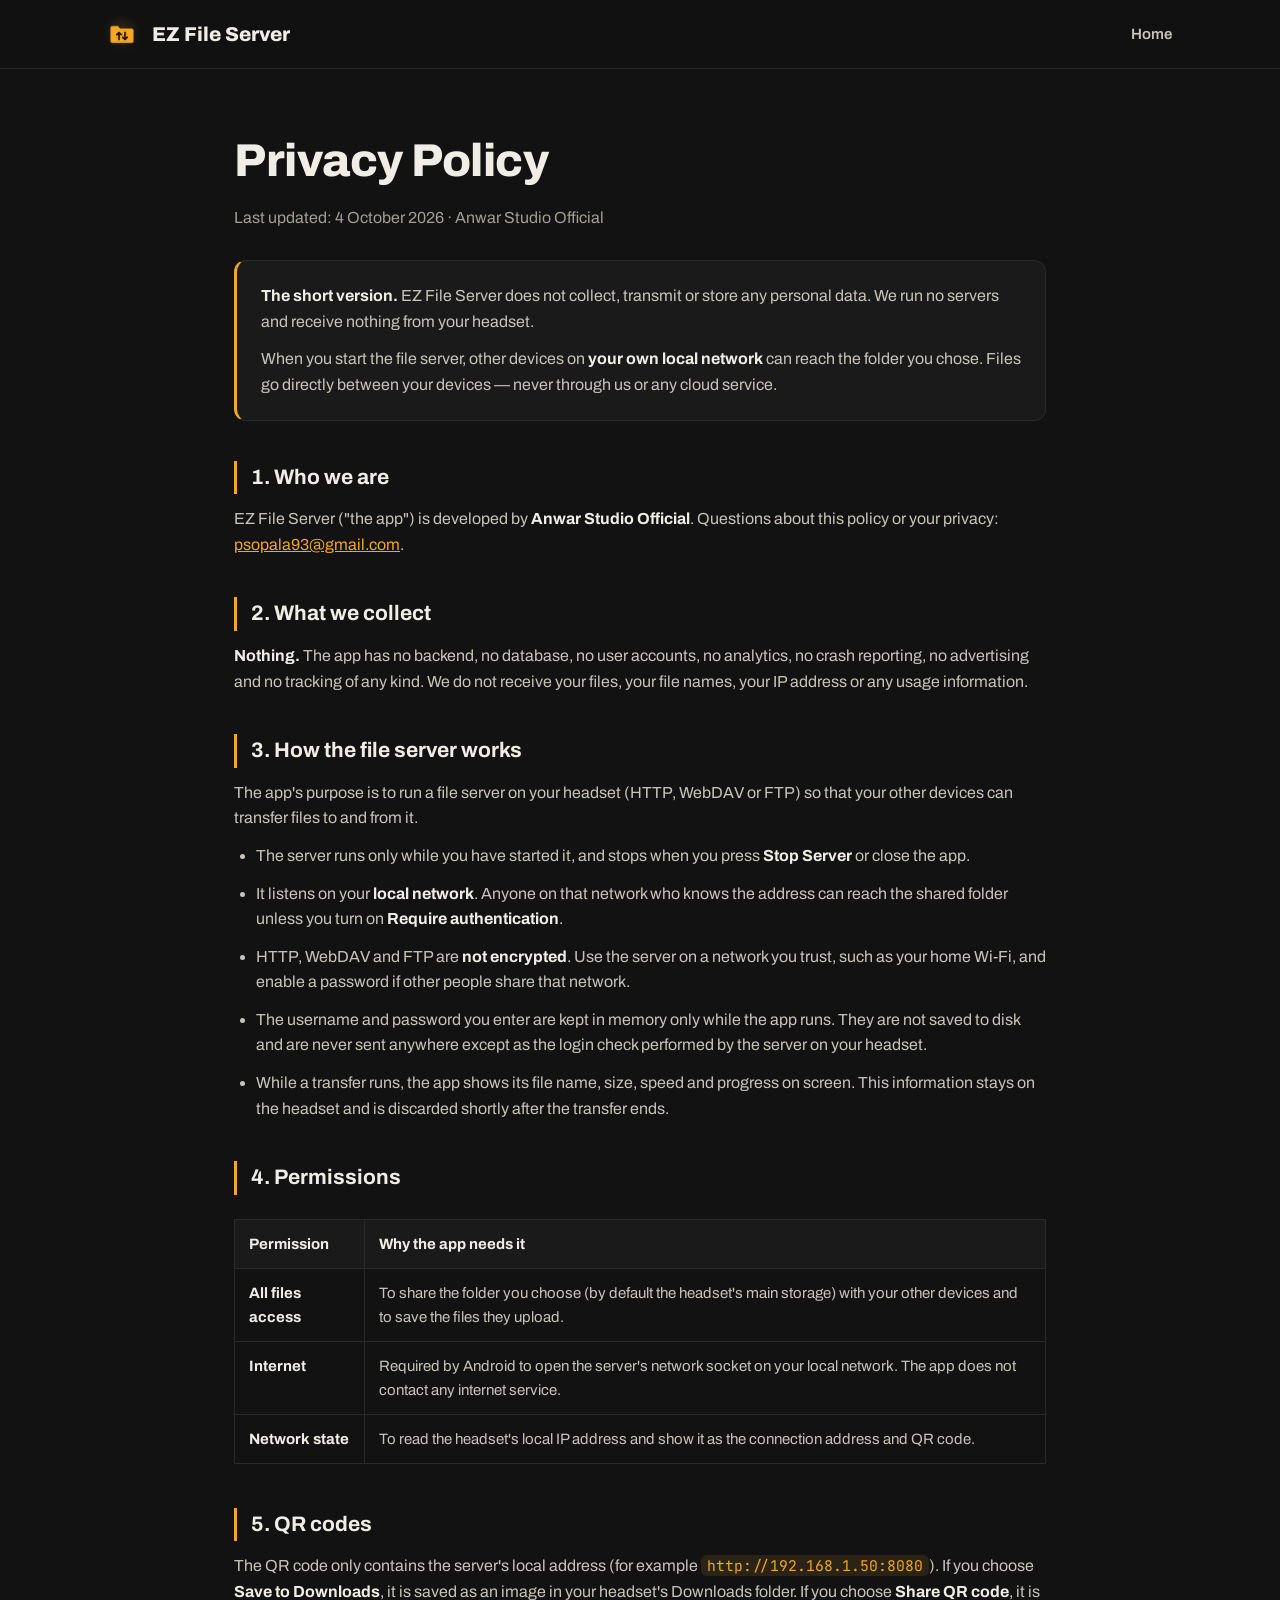
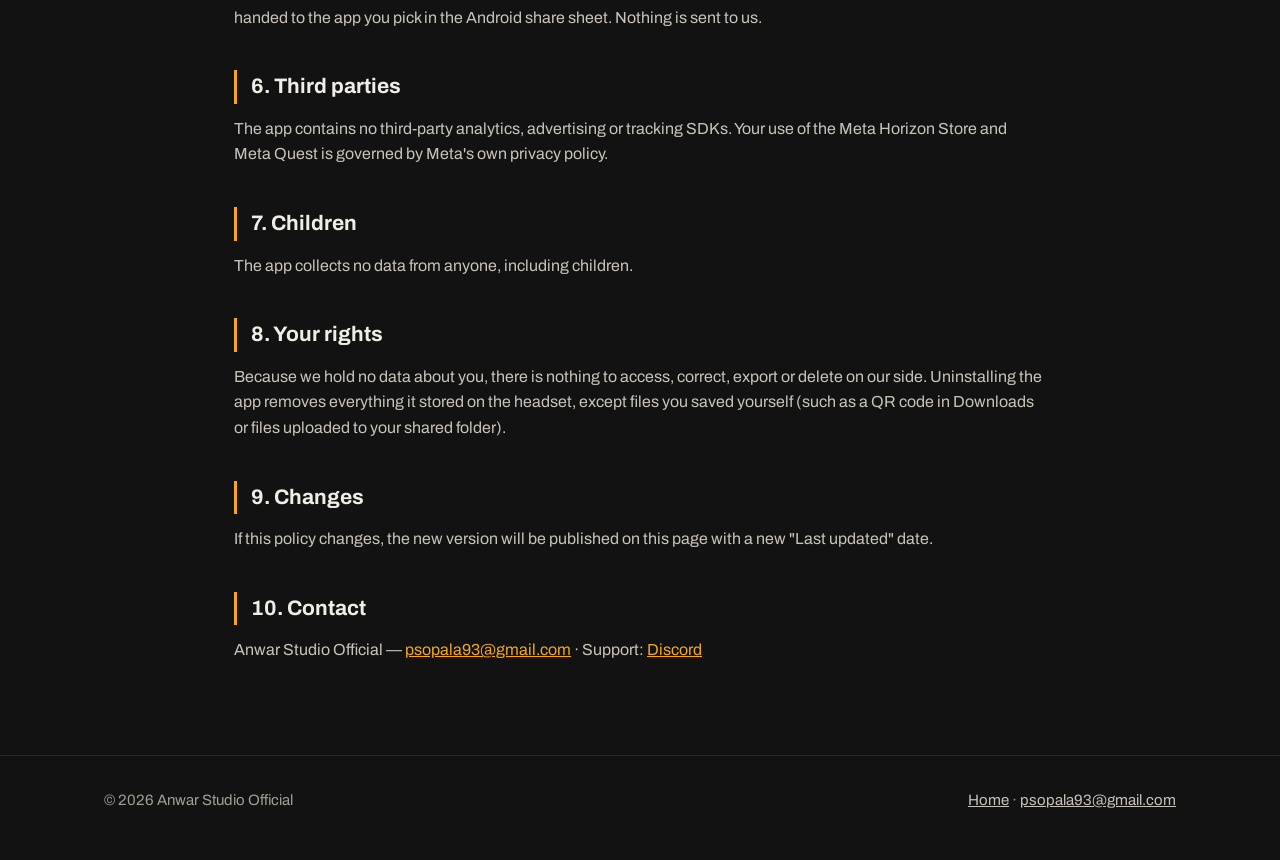
==== privacy.html @ 99c5c6f0 "EZ File Server website and privacy policy Co-Authored-By: Claude Opus 5.5 <noreply@anthropic.com>" ====
<!DOCTYPE html>
<html lang="en">
<head>
<meta charset="UTF-8">
<meta name="viewport" content="width=device-width, initial-scale=1.0">
<title>EZ File Server — Privacy Policy</title>
<meta name="description" content="Privacy policy of EZ File Server for Meta Quest. The app collects no personal data.">
<link rel="icon" href="assets/icon_app_180.png">
<link rel="stylesheet" href="style.css">
</head>
<body>

<nav class="nav" aria-label="Main">
  <div class="wrap">
    <a class="brand" href="index.html"><img src="assets/icon_app_180.png" alt="">EZ File Server</a>
    <a class="link" href="index.html">Home</a>
  </div>
</nav>

<main class="wrap legal">
  <h1>Privacy Policy</h1>
  <p class="updated">Last updated: 4 October 2026 · Anwar Studio Official</p>

  <div class="summary">
    <p><strong>The short version.</strong> EZ File Server does not collect, transmit or store any personal data. We run no servers and receive nothing from your headset.</p>
    <p>When you start the file server, other devices on <strong>your own local network</strong> can reach the folder you chose. Files go directly between your devices — never through us or any cloud service.</p>
  </div>

  <h2>1. Who we are</h2>
  <p>EZ File Server ("the app") is developed by <strong>Anwar Studio Official</strong>. Questions about this policy or your privacy: <a href="mailto:psopala93@gmail.com">psopala93@gmail.com</a>.</p>

  <h2>2. What we collect</h2>
  <p><strong>Nothing.</strong> The app has no backend, no database, no user accounts, no analytics, no crash reporting, no advertising and no tracking of any kind. We do not receive your files, your file names, your IP address or any usage information.</p>

  <h2>3. How the file server works</h2>
  <p>The app's purpose is to run a file server on your headset (HTTP, WebDAV or FTP) so that your other devices can transfer files to and from it.</p>
  <ul>
    <li>The server runs only while you have started it, and stops when you press <strong>Stop Server</strong> or close the app.</li>
    <li>It listens on your <strong>local network</strong>. Anyone on that network who knows the address can reach the shared folder unless you turn on <strong>Require authentication</strong>.</li>
    <li>HTTP, WebDAV and FTP are <strong>not encrypted</strong>. Use the server on a network you trust, such as your home Wi-Fi, and enable a password if other people share that network.</li>
    <li>The username and password you enter are kept in memory only while the app runs. They are not saved to disk and are never sent anywhere except as the login check performed by the server on your headset.</li>
    <li>While a transfer runs, the app shows its file name, size, speed and progress on screen. This information stays on the headset and is discarded shortly after the transfer ends.</li>
  </ul>

  <h2>4. Permissions</h2>
  <div class="table-scroll">
  <table>
    <tr><th>Permission</th><th>Why the app needs it</th></tr>
    <tr><td><strong>All files access</strong></td><td>To share the folder you choose (by default the headset's main storage) with your other devices and to save the files they upload.</td></tr>
    <tr><td><strong>Internet</strong></td><td>Required by Android to open the server's network socket on your local network. The app does not contact any internet service.</td></tr>
    <tr><td><strong>Network state</strong></td><td>To read the headset's local IP address and show it as the connection address and QR code.</td></tr>
  </table>
  </div>

  <h2>5. QR codes</h2>
  <p>The QR code only contains the server's local address (for example <code>http://192.168.1.50:8080</code>). If you choose <strong>Save to Downloads</strong>, it is saved as an image in your headset's Downloads folder. If you choose <strong>Share QR code</strong>, it is handed to the app you pick in the Android share sheet. Nothing is sent to us.</p>

  <h2>6. Third parties</h2>
  <p>The app contains no third-party analytics, advertising or tracking SDKs. Your use of the Meta Horizon Store and Meta Quest is governed by Meta's own privacy policy.</p>

  <h2>7. Children</h2>
  <p>The app collects no data from anyone, including children.</p>

  <h2>8. Your rights</h2>
  <p>Because we hold no data about you, there is nothing to access, correct, export or delete on our side. Uninstalling the app removes everything it stored on the headset, except files you saved yourself (such as a QR code in Downloads or files uploaded to your shared folder).</p>

  <h2>9. Changes</h2>
  <p>If this policy changes, the new version will be published on this page with a new "Last updated" date.</p>

  <h2>10. Contact</h2>
  <p>Anwar Studio Official — <a href="mailto:psopala93@gmail.com">psopala93@gmail.com</a> · Support: <a href="https://discord.gg/UJSn59DDsv">Discord</a></p>
</main>

<footer>
  <div class="wrap">
    <span>© 2026 Anwar Studio Official</span>
    <span><a href="index.html">Home</a> · <a href="mailto:psopala93@gmail.com">psopala93@gmail.com</a></span>
  </div>
</footer>

</body>
</html>
---- style.css ----
@font-face{font-family:'Archivo';src:url('fonts/archivo.ttf') format('truetype');font-weight:100 900;font-display:swap}
@font-face{font-family:'JetBrains Mono';src:url('fonts/jetbrains_mono.ttf') format('truetype');font-weight:100 800;font-display:swap}

*,*::before,*::after{box-sizing:border-box;margin:0;padding:0}
:root{
  --bg:#121212;--surface:#1A1A1A;--surface2:#262626;--border:#2A2A2A;--outline:#333;
  --text:#F0EDE6;--body:#C9C4BA;--muted:#A39E94;
  --amber:#F5A623;--on-amber:#1A1200;--amber-soft:#2B2416;
  --mono:'JetBrains Mono',ui-monospace,Consolas,monospace;
}
html{scroll-behavior:smooth}
body{background:var(--bg);color:var(--text);font-family:'Archivo',system-ui,-apple-system,'Segoe UI',sans-serif;line-height:1.6;-webkit-font-smoothing:antialiased}
a{color:var(--amber)}
a:hover{color:#FFC861}
img{max-width:100%;height:auto;display:block}
.wrap{max-width:1120px;margin:0 auto;padding:0 24px}

/* Nav */
.nav{position:sticky;top:0;z-index:10;background:rgba(18,18,18,.92);backdrop-filter:blur(8px);border-bottom:1px solid var(--border)}
.nav .wrap{display:flex;align-items:center;gap:20px;min-height:68px;flex-wrap:wrap}
.brand{display:flex;align-items:center;gap:12px;font-weight:800;font-size:20px;color:var(--text);text-decoration:none;margin-right:auto}
.brand img{width:36px;height:36px;border-radius:9px}
.nav a.link{color:var(--body);text-decoration:none;font-weight:600;font-size:15px;padding:8px 4px}
.nav a.link:hover{color:var(--amber)}

/* Buttons */
.btn{display:inline-flex;align-items:center;gap:10px;min-height:56px;padding:0 26px;border-radius:10px;font-weight:700;font-size:17px;text-decoration:none;border:none}
.btn.primary{background:var(--amber);color:var(--on-amber)}
.btn.primary:hover{color:var(--on-amber);filter:brightness(1.08)}
.btn.ghost{background:var(--surface2);color:var(--text)}
.btn.ghost:hover{color:var(--text);filter:brightness(1.2)}
.btn.static{cursor:default}

/* Hero */
.hero{padding:72px 0 48px;position:relative;overflow:hidden}
.hero::before{content:"";position:absolute;inset:-20% -10% auto;height:640px;background:radial-gradient(50% 60% at 50% 30%,rgba(245,166,35,.12),transparent 70%);pointer-events:none}
.hero .wrap{position:relative;text-align:center}
.eyebrow{font-family:var(--mono);color:var(--amber);letter-spacing:.18em;text-transform:uppercase;font-size:14px;font-weight:500}
.hero h1{font-size:clamp(38px,6vw,68px);font-weight:800;line-height:1.05;letter-spacing:-.015em;margin:16px 0 18px}
.hero h1 b{color:var(--amber)}
.hero p.lead{color:var(--body);font-size:clamp(17px,2vw,20px);max-width:720px;margin:0 auto 28px}
.cta{display:flex;gap:12px;justify-content:center;flex-wrap:wrap}
.chips{display:flex;gap:10px;justify-content:center;margin-top:22px;flex-wrap:wrap}
.chip{font-family:var(--mono);font-weight:700;font-size:14px;border:1px solid var(--outline);background:var(--surface);border-radius:8px;padding:6px 14px}
.shot{margin:48px auto 0;border-radius:16px;overflow:hidden;border:1px solid var(--border);box-shadow:0 30px 80px rgba(0,0,0,.5);max-width:1040px}

/* Sections */
section{padding:64px 0}
section h2{font-size:clamp(28px,4vw,40px);font-weight:800;letter-spacing:-.01em;margin-bottom:10px}
section p.sub{color:var(--muted);font-size:18px;margin-bottom:34px;max-width:720px}
.grid{display:grid;grid-template-columns:repeat(auto-fit,minmax(260px,1fr));gap:16px}
.card{background:var(--surface);border:1px solid var(--border);border-radius:12px;padding:26px}
.card h3{font-size:20px;font-weight:700;margin:14px 0 8px}
.card p{color:var(--body)}
.icon{width:52px;height:52px;border-radius:12px;background:var(--amber-soft);color:var(--amber);display:flex;align-items:center;justify-content:center}
.steps{counter-reset:s}
.step{position:relative;padding-left:64px}
.step::before{counter-increment:s;content:counter(s);position:absolute;left:24px;top:24px;width:40px;height:40px;margin-left:-0px;border-radius:10px;background:var(--amber);color:var(--on-amber);font-weight:800;display:flex;align-items:center;justify-content:center}
.step.card{padding-left:84px}
.gallery{display:grid;grid-template-columns:repeat(auto-fit,minmax(320px,1fr));gap:16px}
.gallery figure{background:var(--surface);border:1px solid var(--border);border-radius:12px;overflow:hidden}
.gallery figcaption{padding:14px 18px;color:var(--body);font-size:15px}
details{background:var(--surface);border:1px solid var(--border);border-radius:12px;padding:18px 22px;margin-bottom:10px}
summary{cursor:pointer;font-weight:700;font-size:18px;list-style:none;min-height:32px;display:flex;align-items:center}
summary::after{content:"+";margin-left:auto;color:var(--amber);font-size:24px;font-weight:700}
details[open] summary::after{content:"−"}
details p{color:var(--body);margin-top:10px}
code{font-family:var(--mono);font-size:.92em;color:var(--amber);background:var(--amber-soft);border-radius:6px;padding:1px 6px}

/* Footer */
footer{border-top:1px solid var(--border);padding:32px 0 48px;color:var(--muted);font-size:15px}
footer .wrap{display:flex;gap:18px;flex-wrap:wrap;justify-content:space-between}
footer a{color:var(--body)}

/* Legal pages */
.legal{max-width:860px;padding-top:56px;padding-bottom:80px}
.legal h1{font-size:clamp(32px,5vw,46px);font-weight:800;letter-spacing:-.01em}
.legal .updated{color:var(--muted);margin:6px 0 30px}
.legal h2{font-size:21px;font-weight:700;margin:40px 0 12px;padding-left:14px;border-left:3px solid var(--amber)}
.legal p,.legal li{color:var(--body);margin-bottom:12px}
.legal ul{margin:0 0 16px 22px}
.legal strong{color:var(--text)}
.summary{background:var(--surface);border:1px solid var(--border);border-left:3px solid var(--amber);border-radius:12px;padding:22px 24px}
.summary p:last-child{margin-bottom:0}
table{border-collapse:collapse;width:100%;margin:12px 0 4px;font-size:15px}
th,td{border:1px solid var(--border);padding:12px 14px;text-align:left;vertical-align:top;color:var(--body)}
th{background:var(--surface);color:var(--text)}
.table-scroll{overflow-x:auto}

@media(max-width:640px){
  .nav .wrap{gap:8px;padding-top:8px;padding-bottom:8px}
  .nav a.link{font-size:14px}
  .hero{padding-top:48px}
  section{padding:48px 0}
  .btn{width:100%;justify-content:center}
}
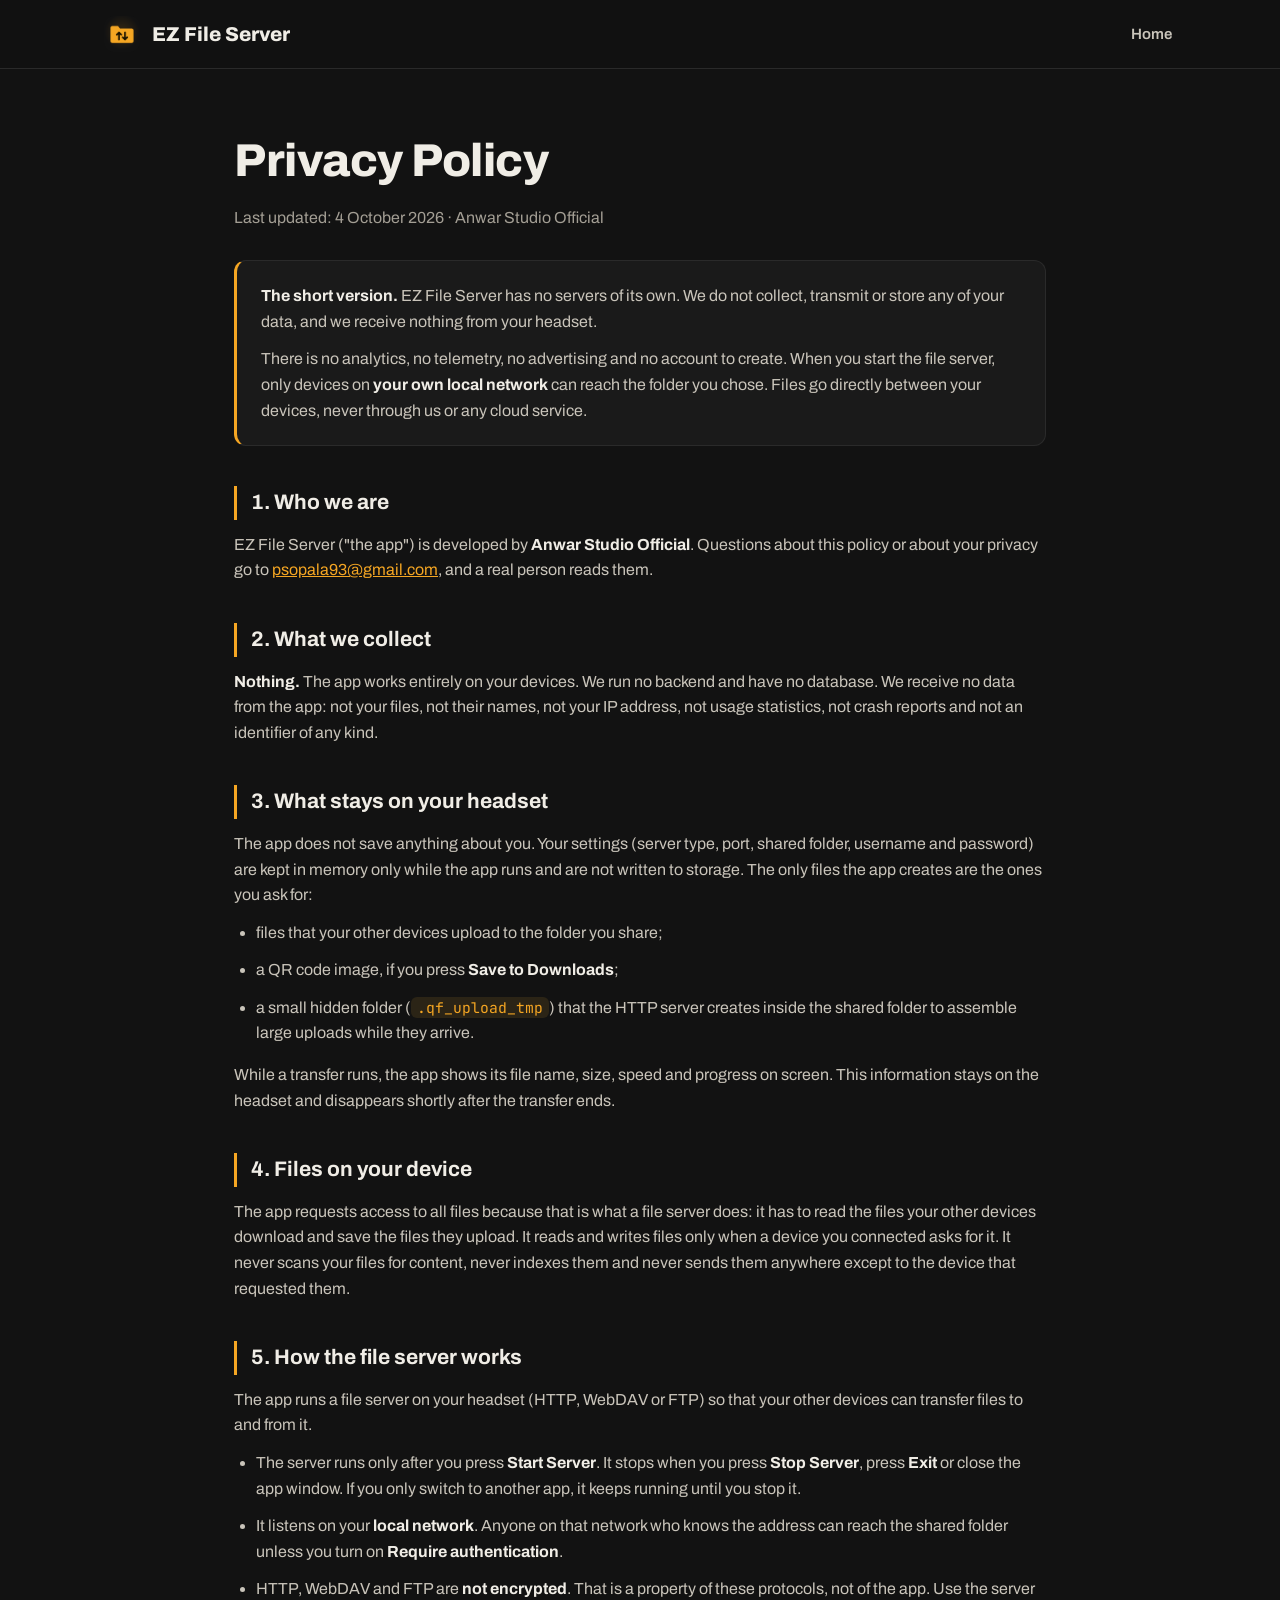
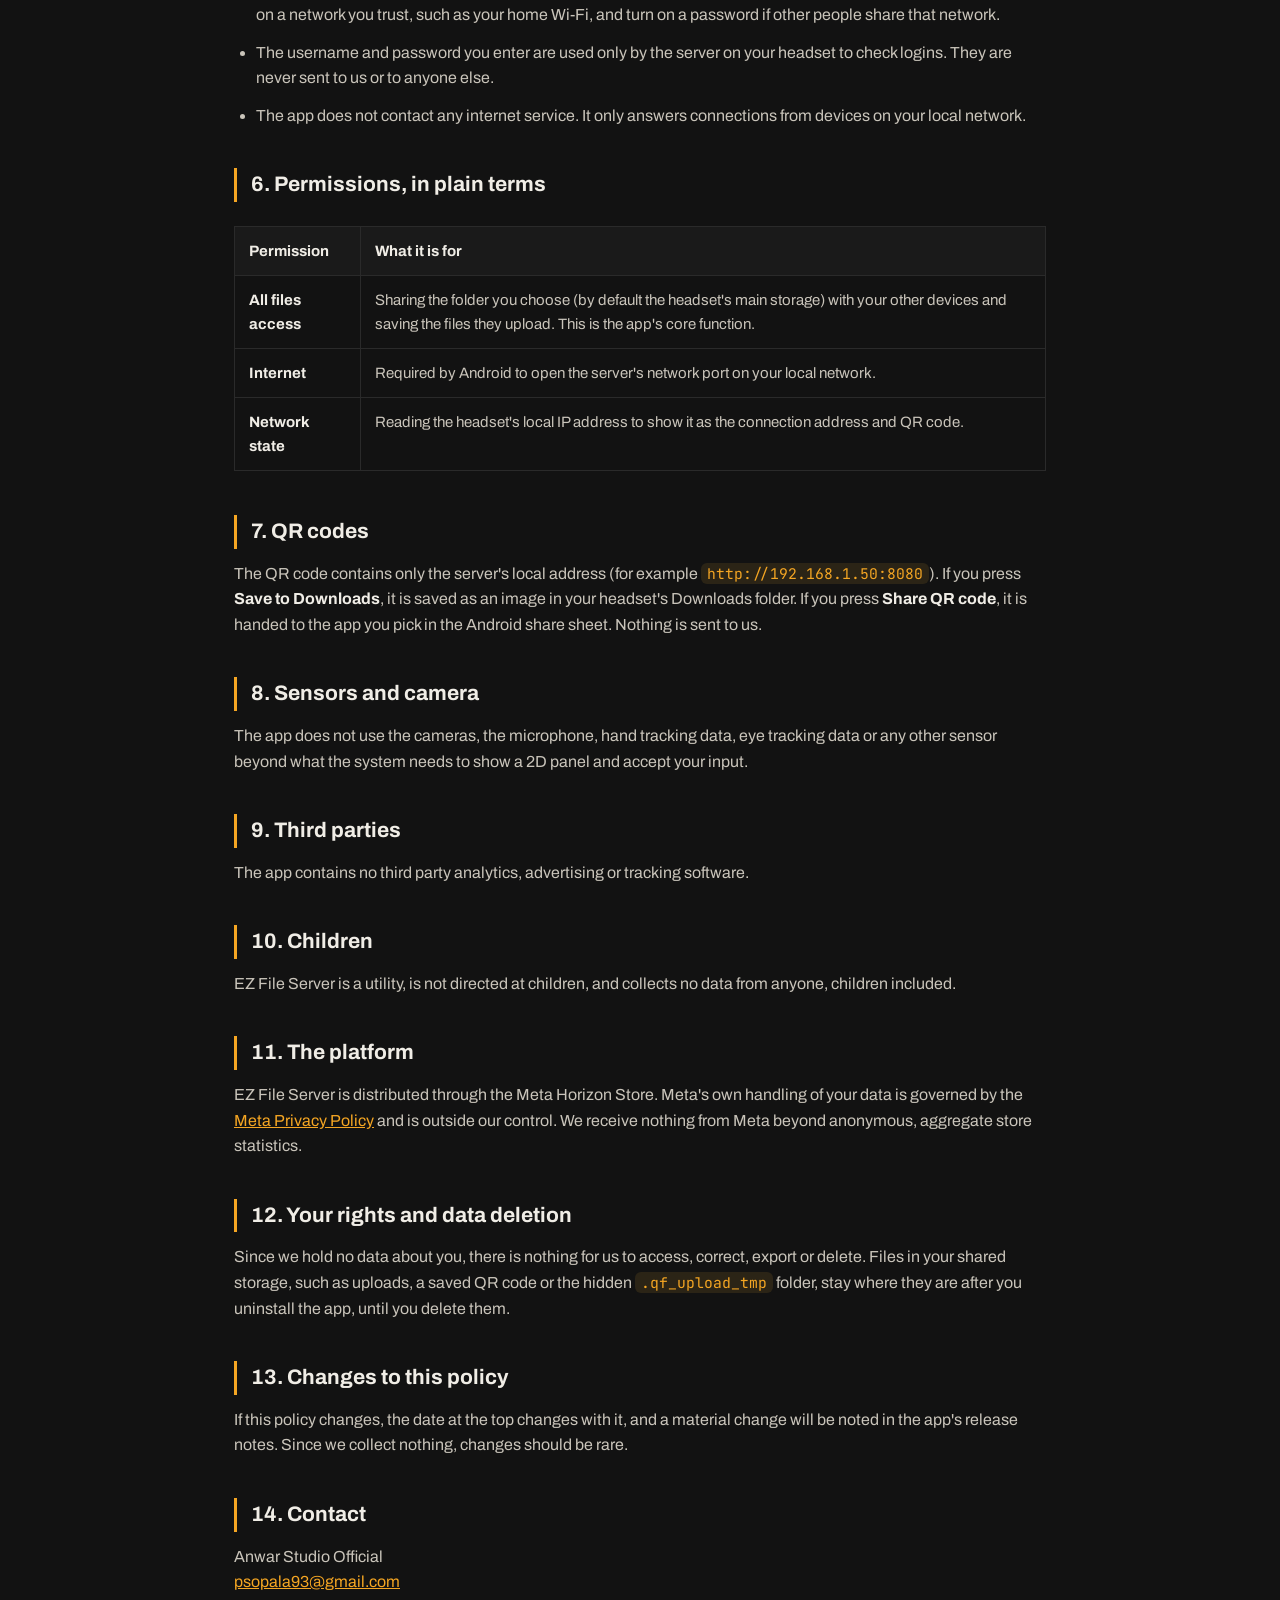
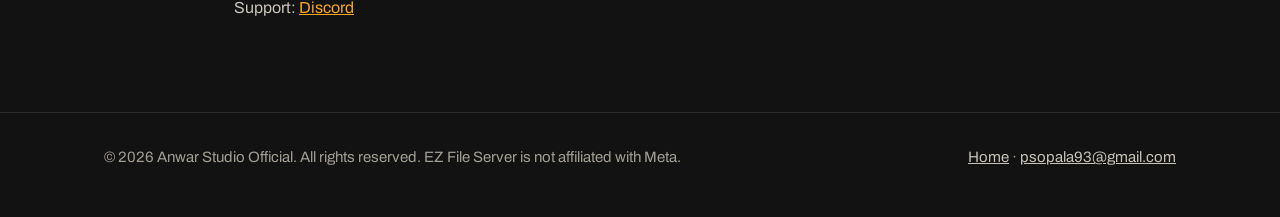
==== commit d0fbb76a: "Expand privacy policy and remove dashes from site text Co-Authored-By: Claude Opus 5.5 <noreply@anth" ====
--- a/privacy.html
+++ b/privacy.html
@@ -3,7 +3,7 @@
 <head>
 <meta charset="UTF-8">
 <meta name="viewport" content="width=device-width, initial-scale=1.0">
-<title>EZ File Server — Privacy Policy</title>
+<title>EZ File Server Privacy Policy</title>
 <meta name="description" content="Privacy policy of EZ File Server for Meta Quest. The app collects no personal data.">
 <link rel="icon" href="assets/icon_app_180.png">
 <link rel="stylesheet" href="style.css">
@@ -22,58 +22,76 @@
   <p class="updated">Last updated: 4 October 2026 · Anwar Studio Official</p>
 
   <div class="summary">
-    <p><strong>The short version.</strong> EZ File Server does not collect, transmit or store any personal data. We run no servers and receive nothing from your headset.</p>
-    <p>When you start the file server, other devices on <strong>your own local network</strong> can reach the folder you chose. Files go directly between your devices — never through us or any cloud service.</p>
+    <p><strong>The short version.</strong> EZ File Server has no servers of its own. We do not collect, transmit or store any of your data, and we receive nothing from your headset.</p>
+    <p>There is no analytics, no telemetry, no advertising and no account to create. When you start the file server, only devices on <strong>your own local network</strong> can reach the folder you chose. Files go directly between your devices, never through us or any cloud service.</p>
   </div>
 
   <h2>1. Who we are</h2>
-  <p>EZ File Server ("the app") is developed by <strong>Anwar Studio Official</strong>. Questions about this policy or your privacy: <a href="mailto:psopala93@gmail.com">psopala93@gmail.com</a>.</p>
+  <p>EZ File Server ("the app") is developed by <strong>Anwar Studio Official</strong>. Questions about this policy or about your privacy go to <a href="mailto:psopala93@gmail.com">psopala93@gmail.com</a>, and a real person reads them.</p>
 
   <h2>2. What we collect</h2>
-  <p><strong>Nothing.</strong> The app has no backend, no database, no user accounts, no analytics, no crash reporting, no advertising and no tracking of any kind. We do not receive your files, your file names, your IP address or any usage information.</p>
+  <p><strong>Nothing.</strong> The app works entirely on your devices. We run no backend and have no database. We receive no data from the app: not your files, not their names, not your IP address, not usage statistics, not crash reports and not an identifier of any kind.</p>
 
-  <h2>3. How the file server works</h2>
-  <p>The app's purpose is to run a file server on your headset (HTTP, WebDAV or FTP) so that your other devices can transfer files to and from it.</p>
+  <h2>3. What stays on your headset</h2>
+  <p>The app does not save anything about you. Your settings (server type, port, shared folder, username and password) are kept in memory only while the app runs and are not written to storage. The only files the app creates are the ones you ask for:</p>
   <ul>
-    <li>The server runs only while you have started it, and stops when you press <strong>Stop Server</strong> or close the app.</li>
+    <li>files that your other devices upload to the folder you share;</li>
+    <li>a QR code image, if you press <strong>Save to Downloads</strong>;</li>
+    <li>a small hidden folder (<code>.qf_upload_tmp</code>) that the HTTP server creates inside the shared folder to assemble large uploads while they arrive.</li>
+  </ul>
+  <p>While a transfer runs, the app shows its file name, size, speed and progress on screen. This information stays on the headset and disappears shortly after the transfer ends.</p>
+
+  <h2>4. Files on your device</h2>
+  <p>The app requests access to all files because that is what a file server does: it has to read the files your other devices download and save the files they upload. It reads and writes files only when a device you connected asks for it. It never scans your files for content, never indexes them and never sends them anywhere except to the device that requested them.</p>
+
+  <h2>5. How the file server works</h2>
+  <p>The app runs a file server on your headset (HTTP, WebDAV or FTP) so that your other devices can transfer files to and from it.</p>
+  <ul>
+    <li>The server runs only after you press <strong>Start Server</strong>. It stops when you press <strong>Stop Server</strong>, press <strong>Exit</strong> or close the app window. If you only switch to another app, it keeps running until you stop it.</li>
     <li>It listens on your <strong>local network</strong>. Anyone on that network who knows the address can reach the shared folder unless you turn on <strong>Require authentication</strong>.</li>
-    <li>HTTP, WebDAV and FTP are <strong>not encrypted</strong>. Use the server on a network you trust, such as your home Wi-Fi, and enable a password if other people share that network.</li>
-    <li>The username and password you enter are kept in memory only while the app runs. They are not saved to disk and are never sent anywhere except as the login check performed by the server on your headset.</li>
-    <li>While a transfer runs, the app shows its file name, size, speed and progress on screen. This information stays on the headset and is discarded shortly after the transfer ends.</li>
+    <li>HTTP, WebDAV and FTP are <strong>not encrypted</strong>. That is a property of these protocols, not of the app. Use the server on a network you trust, such as your home Wi-Fi, and turn on a password if other people share that network.</li>
+    <li>The username and password you enter are used only by the server on your headset to check logins. They are never sent to us or to anyone else.</li>
+    <li>The app does not contact any internet service. It only answers connections from devices on your local network.</li>
   </ul>
 
-  <h2>4. Permissions</h2>
+  <h2>6. Permissions, in plain terms</h2>
   <div class="table-scroll">
   <table>
-    <tr><th>Permission</th><th>Why the app needs it</th></tr>
-    <tr><td><strong>All files access</strong></td><td>To share the folder you choose (by default the headset's main storage) with your other devices and to save the files they upload.</td></tr>
-    <tr><td><strong>Internet</strong></td><td>Required by Android to open the server's network socket on your local network. The app does not contact any internet service.</td></tr>
-    <tr><td><strong>Network state</strong></td><td>To read the headset's local IP address and show it as the connection address and QR code.</td></tr>
+    <tr><th>Permission</th><th>What it is for</th></tr>
+    <tr><td><strong>All files access</strong></td><td>Sharing the folder you choose (by default the headset's main storage) with your other devices and saving the files they upload. This is the app's core function.</td></tr>
+    <tr><td><strong>Internet</strong></td><td>Required by Android to open the server's network port on your local network.</td></tr>
+    <tr><td><strong>Network state</strong></td><td>Reading the headset's local IP address to show it as the connection address and QR code.</td></tr>
   </table>
   </div>
 
-  <h2>5. QR codes</h2>
-  <p>The QR code only contains the server's local address (for example <code>http://192.168.1.50:8080</code>). If you choose <strong>Save to Downloads</strong>, it is saved as an image in your headset's Downloads folder. If you choose <strong>Share QR code</strong>, it is handed to the app you pick in the Android share sheet. Nothing is sent to us.</p>
+  <h2>7. QR codes</h2>
+  <p>The QR code contains only the server's local address (for example <code>http://192.168.1.50:8080</code>). If you press <strong>Save to Downloads</strong>, it is saved as an image in your headset's Downloads folder. If you press <strong>Share QR code</strong>, it is handed to the app you pick in the Android share sheet. Nothing is sent to us.</p>
 
-  <h2>6. Third parties</h2>
-  <p>The app contains no third-party analytics, advertising or tracking SDKs. Your use of the Meta Horizon Store and Meta Quest is governed by Meta's own privacy policy.</p>
+  <h2>8. Sensors and camera</h2>
+  <p>The app does not use the cameras, the microphone, hand tracking data, eye tracking data or any other sensor beyond what the system needs to show a 2D panel and accept your input.</p>
 
-  <h2>7. Children</h2>
-  <p>The app collects no data from anyone, including children.</p>
+  <h2>9. Third parties</h2>
+  <p>The app contains no third party analytics, advertising or tracking software.</p>
 
-  <h2>8. Your rights</h2>
-  <p>Because we hold no data about you, there is nothing to access, correct, export or delete on our side. Uninstalling the app removes everything it stored on the headset, except files you saved yourself (such as a QR code in Downloads or files uploaded to your shared folder).</p>
+  <h2>10. Children</h2>
+  <p>EZ File Server is a utility, is not directed at children, and collects no data from anyone, children included.</p>
 
-  <h2>9. Changes</h2>
-  <p>If this policy changes, the new version will be published on this page with a new "Last updated" date.</p>
+  <h2>11. The platform</h2>
+  <p>EZ File Server is distributed through the Meta Horizon Store. Meta's own handling of your data is governed by the <a href="https://www.meta.com/legal/privacy-policy/">Meta Privacy Policy</a> and is outside our control. We receive nothing from Meta beyond anonymous, aggregate store statistics.</p>
 
-  <h2>10. Contact</h2>
-  <p>Anwar Studio Official — <a href="mailto:psopala93@gmail.com">psopala93@gmail.com</a> · Support: <a href="https://discord.gg/UJSn59DDsv">Discord</a></p>
+  <h2>12. Your rights and data deletion</h2>
+  <p>Since we hold no data about you, there is nothing for us to access, correct, export or delete. Files in your shared storage, such as uploads, a saved QR code or the hidden <code>.qf_upload_tmp</code> folder, stay where they are after you uninstall the app, until you delete them.</p>
+
+  <h2>13. Changes to this policy</h2>
+  <p>If this policy changes, the date at the top changes with it, and a material change will be noted in the app's release notes. Since we collect nothing, changes should be rare.</p>
+
+  <h2>14. Contact</h2>
+  <p>Anwar Studio Official<br><a href="mailto:psopala93@gmail.com">psopala93@gmail.com</a><br>Support: <a href="https://discord.gg/hf25pdr9BH">Discord</a></p>
 </main>
 
 <footer>
   <div class="wrap">
-    <span>© 2026 Anwar Studio Official</span>
+    <span>© 2026 Anwar Studio Official. All rights reserved. EZ File Server is not affiliated with Meta.</span>
     <span><a href="index.html">Home</a> · <a href="mailto:psopala93@gmail.com">psopala93@gmail.com</a></span>
   </div>
 </footer>
